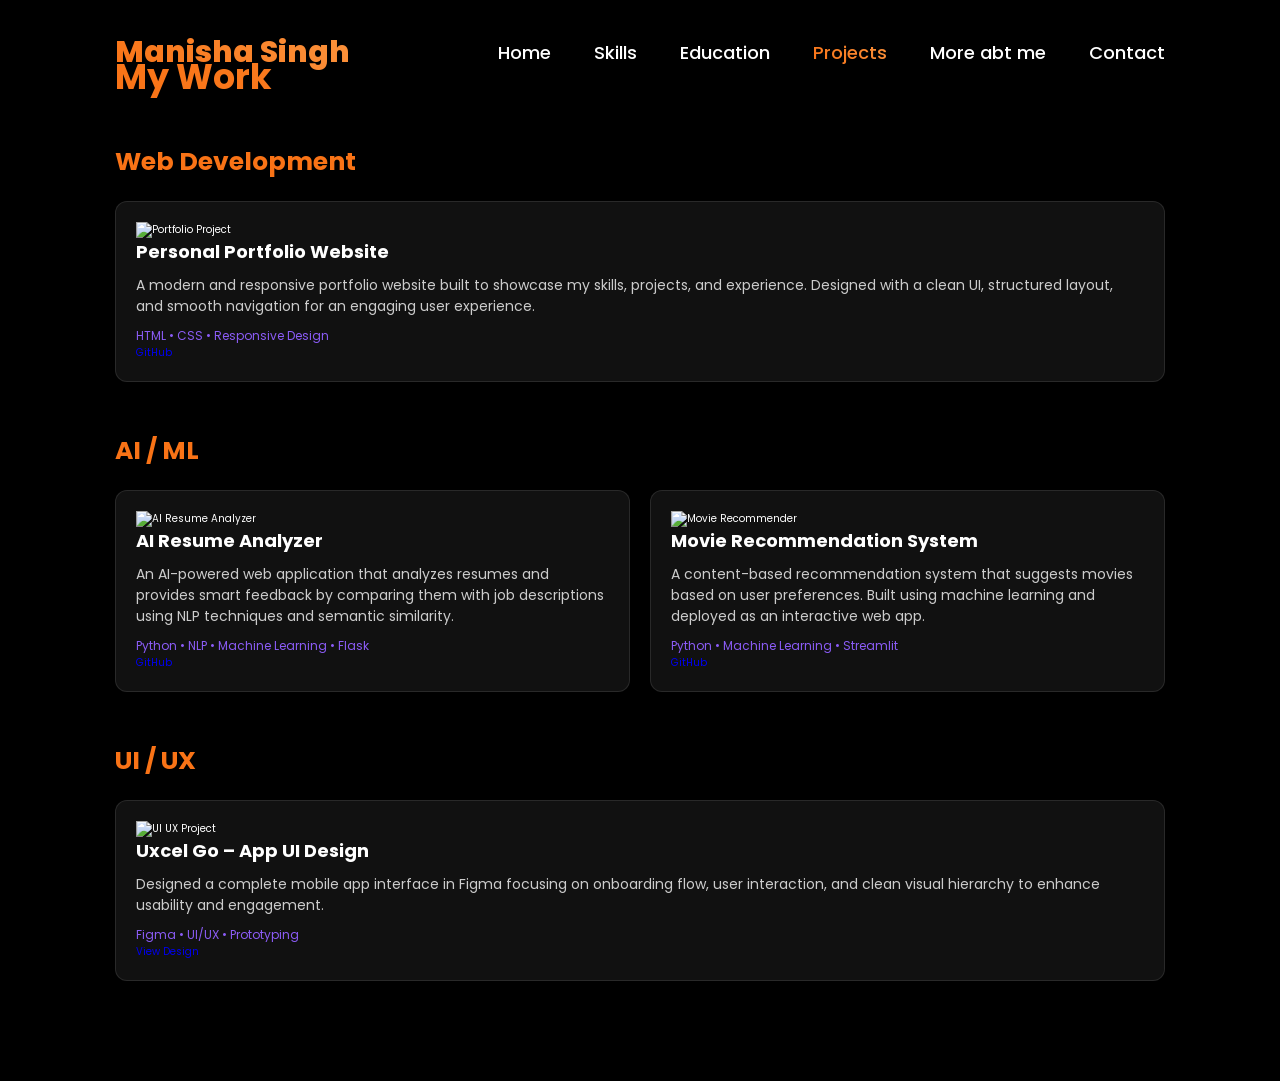
==== projects.html @ b3134207 "Add files via upload" ====
<!DOCTYPE html>
<html lang="en">
<head>
  <meta charset="UTF-8">
  <title>Projects - Manisha</title>
  <link rel="stylesheet" href="style.css">
</head>

<body>

<header>
  <h1 class="logo">Manisha Singh</h1>
  <nav>
    <a href="index.html">Home</a>
    <a href="skills.html">Skills</a>
    <a href="education.html">Education</a>
    <a href="projects.html" class="active">Projects</a>
    <a href="more.html">More abt me</a>
    <a href="contact.html">Contact</a>
  </nav>
</header>

<section class="projects-section">
  <h2 class="section-title">My Work</h2>

  <!-- ================= WEB ================= -->
  <div class="project-group">
    <h3 class="group-title">Web Development</h3>

    <div class="projects-container">

      <div class="project-card">
        <img src="images/portfolio.png" alt="Portfolio Project">

        <h4>Personal Portfolio Website</h4>

        <p>
          A modern and responsive portfolio website built to showcase my skills, projects, and experience.
          Designed with a clean UI, structured layout, and smooth navigation for an engaging user experience.
        </p>

        <span>HTML • CSS • Responsive Design</span>

        <div class="project-links">
          <a href="https://github.com/yourusername/portfolio" target="_blank">GitHub</a>
        </div>
      </div>

    </div>
  </div>

  <!-- ================= AI / ML ================= -->
  <div class="project-group">
    <h3 class="group-title">AI / ML</h3>

    <div class="projects-container">

      <!-- Resume Analyzer -->
      <div class="project-card">
        <img src="images/resume.png" alt="AI Resume Analyzer">

        <h4>AI Resume Analyzer</h4>

        <p>
          An AI-powered web application that analyzes resumes and provides smart feedback by comparing
          them with job descriptions using NLP techniques and semantic similarity.
        </p>

        <span>Python • NLP • Machine Learning • Flask</span>

        <div class="project-links">
          <a href="https://github.com/MDev2305/ai-resume-analyzer" target="_blank">GitHub</a>
        </div>
      </div>

      <!-- Movie Recommender -->
      <div class="project-card">
        <img src="images/movie.png" alt="Movie Recommender">

        <h4>Movie Recommendation System</h4>

        <p>
          A content-based recommendation system that suggests movies based on user preferences.
          Built using machine learning and deployed as an interactive web app.
        </p>

        <span>Python • Machine Learning • Streamlit</span>

        <div class="project-links">
          <a href="https://github.com/MDev2305/Netflix-movie-recommender" target="_blank">GitHub</a>
          <!-- OPTIONAL -->
          <!-- <a href="your-live-link" target="_blank">Live Demo</a> -->
        </div>
      </div>

    </div>
  </div>

  <!-- ================= UI / UX ================= -->
  <div class="project-group">
    <h3 class="group-title">UI / UX</h3>

    <div class="projects-container">

      <div class="project-card">
        <img src="images/uiux.png" alt="UI UX Project">

        <h4>Uxcel Go – App UI Design</h4>

        <p>
          Designed a complete mobile app interface in Figma focusing on onboarding flow,
          user interaction, and clean visual hierarchy to enhance usability and engagement.
        </p>

        <span>Figma • UI/UX • Prototyping</span>

        <div class="project-links">
          <a href="https://www.figma.com/design/1RWbuczToOUz7SCfWlo2SP/Uxcel-Go?node-id=0-1&t=d21tA8bPA1nIyIim-1" target="_blank">
            View Design
          </a>
        </div>
      </div>

    </div>
  </div>

</section>

</body>
</html>
---- style.css ----
@import url('https://fonts.googleapis.com/css2?family=Poppins:wght@100;200;300;400;500;600&display=swap');

:root{
    --gradient: linear-gradient(45deg, #f97316, #fb923c); 
}

/* RESET */
*{
    margin: 0;
    padding: 0;
    box-sizing: border-box;
    text-decoration: none;
    border: none;
    outline: none;
    font-family: 'Poppins', sans-serif;
}

html{
    font-size: 62.5%;
}

body{
    width: 100%;
    height: 100vh;
    overflow-x: hidden;
    background-color: black;
    color: white;
}

/* HEADER */

header{
    margin-top: 20px;
    position: fixed;
    width: 100%;
    padding: 1rem 9%;
    display: flex;
    justify-content: space-between;
    align-items: center;
    z-index: 100;
}

.logo{
    font-size: 3rem;
    font-weight: 800;
    cursor: pointer;
    transition: 0.5s ease;
    background: var(--gradient);
    -webkit-background-clip: text;
    -webkit-text-fill-color: transparent;
}

.logo:hover{
    transform: scale(1.1);
}

/* NAVBAR */

nav a{
    font-size: 1.8rem;
    color: white;
    margin-left: 4rem;
    font-weight: 500;
    transition: 0.3s ease;
}

nav a:hover,
nav a.active{
    background: var(--gradient);
    -webkit-background-clip: text;
    -webkit-text-fill-color: transparent;
}

/* SECTION */

section{
    min-height: 100vh;
    padding: 5rem 9%;
}

/* HOME */

.home{
    display: flex;
    justify-content: space-between;
    align-items: center;
    gap: 8rem;
}

/* TEXT */

.home-content h1{
    font-size: 6rem;
    font-weight: 700;

}

.home-content h1 span{
    background: var(--gradient);
    -webkit-background-clip: text;
    -webkit-text-fill-color: transparent;
   
}

.home-content h3{
    font-size: 3rem;
    margin-bottom: 3rem;
  
}

.home-content p{
    font-size: 1.6rem;
    
}

/* IMAGE */

.home-img img{
    width: 32vw;
    border-radius: 50%;
    box-shadow: 0 0 25px #3b82f6;
    transition: 0.3s;
}

.home-img img:hover{
    transform: scale(1.05);
}

/* SOCIAL ICONS */

.social-icons a{
    display: inline-flex;
    justify-content: center;
    align-items: center;
    width: 4rem;
    height: 4rem;
    border-radius: 50%;
    margin: 3rem 1rem 3rem 0;
    font-size: 2rem;
    color: white;
    background: var(--gradient);
    transition: 0.3s;
}

.social-icons a:hover{
    transform: scale(1.2) translateY(-5px);
    box-shadow: 0 0 20px #3b82f6;
}

/* BUTTON */

.btn{
    display: inline-block;
    padding: 1rem 2.8rem;
    border-radius: 4rem;
    font-size: 1.6rem;
    color: white;
    background: var(--gradient);
    font-weight: 600;
    letter-spacing: 0.2rem;
    transition: 0.3s;
}

.btn:hover{
    transform: scale(1.05);
    opacity: 0.9;
}

/* TYPING TEXT */

.typing-text{
    font-size: 3.2rem;
    font-weight: 700;
    
}

.typing-text span{
    position: relative;
    display: inline-block;
    
    width: 260px;        
    white-space: nowrap; 
}

/* WORDS */

.typing-text span::before{
    content: "Web Development";
    background: var(--gradient);
    -webkit-background-clip: text;
    -webkit-text-fill-color: transparent;
    animation: words 7s infinite;
    font-size: 3rem;     
    font-weight: 700;
}

/* CURSOR */

.typing-text span::after{
    content: "|";
    position: relative;
         
    margin-left: 5px;
    color:#3b82f6; /* visible blue */
    font-weight: 400;
    animation: blink 0.8s infinite;
  
}


/* ANIMATIONS */

@keyframes blink{
    0%,100%{opacity:1;}
    50%{opacity:0;}
}


@keyframes words{
    0%, 33%{
        content: "Web Development";
    }
    34%, 66%{
        content: "AI & ML";
    }
    67%, 100%{
        content: "UI/UX Design";
    }
}

/* RESPONSIVE */

@media(max-width:995px){
    .home{
        flex-direction: column;
        text-align: center;
    }

    .home-img img{
        width: 70vw;
        margin-top: 4rem;
    }
}
/* SKILLS SECTION FIX */

.skills-section{
    min-height: 100vh;
    padding-top: 120px;
    display: flex;
    flex-direction: column;
    align-items: center;
}

/* TITLE */

.section-title{
    font-size: 3.5rem;
    margin-bottom: 4rem;
    background: linear-gradient(45deg, #f97316, #fb923c);
    -webkit-background-clip: text;
    -webkit-text-fill-color: transparent;
}

/* GRID LAYOUT */

.skills-container{
    display: grid;
    grid-template-columns: repeat(auto-fit, minmax(250px, 1fr));
    gap: 3rem;
    width: 100%;
    max-width: 1000px;
}

/* CARD */

.skill-card{
    background: #111;
    padding: 2.5rem;
    border-radius: 1.5rem;
    transition: 0.3s ease;
    border: 1px solid rgba(255,255,255,0.1);
    text-align: left;
}

/* TEXT */

.skill-card h3{
    font-size: 2rem;
    margin-bottom: 1rem;
}

.skill-card p{
    font-size: 1.4rem;
    color: #ccc;
}

/* HOVER EFFECT */

.skill-card:hover{
    transform: translateY(-10px);
    box-shadow: 0 0 25px #3b82f6;
}



.education-section{
    min-height: 100vh;
    padding-top: 120px;
    display: flex;
    flex-direction: column;
    align-items: center;
}


.timeline{
    position: relative;
    max-width: 800px;
    width: 100%;
    margin-top: 3rem;
}



.timeline::before{
    content: "";
    position: absolute;
    left: 50%;
    width: 3px;
    height: 100%;
    background: linear-gradient(45deg, #d2c8ea, #eaaf1a);
    transform: translateX(-50%);
}

/* Cards */

.edu-card{
    position: relative;
    width: 45%;
    padding: 2rem;
    background: #111;
    border-radius: 1rem;
    margin: 2rem 0;
    border: 1px solid rgba(255,255,255,0.1);
}

/* Left side */

.edu-card:nth-child(odd){
    left: 0;
}

/* Right side */

.edu-card:nth-child(even){
    left: 55%;
}

/* Text */

.edu-card h3{
    font-size: 2rem;
    margin-bottom: 0.5rem;
}

.edu-card p{
    font-size: 1.4rem;
    color: #ccc;
}

.edu-card span{
    font-size: 1.4rem;
    color: #f97316;
}

/* Hover */

.edu-card:hover{
    transform: scale(1.03);
    box-shadow: 0 0 20px #3b82f6;
}

/* Responsive */

@media(max-width:768px){
    .timeline::before{
        left: 10px;
    }

    .edu-card{
        width: 100%;
        left: 0 !important;
        margin-left: 2rem;
    }
}


.about-section {
  padding: 120px 9%;
}

/* container */

.about-premium {
  max-width: 800px;
  margin: auto;
  display: flex;
  flex-direction: column;
  gap: 3rem;
}

/* line style */

.about-line {
  padding-left: 2rem;
  border-left: 3px solid;
  border-image: linear-gradient(45deg, #8b5cf6, #3b82f6) 1;

  transition: 0.3s;
}

/* text */

.about-line h3 {
  font-size: 2rem;
  margin-bottom: 0.5rem;
  color: #fff;
}

.about-line p {
  font-size: 1.5rem;
  color: #ccc;
  line-height: 1.7;
}

/* hover effect */

.about-line:hover {
  transform: translateX(10px);
}



.contact-simple {
  padding: 120px 9%;
  text-align: center;
}

.contact-box {
  margin-top: 3rem;
  font-size: 1.6rem;
  line-height: 2.5rem;
}

.contact-box a {
  color: #3b82f6;
  text-decoration: none;
}

.contact-box a:hover {
  text-decoration: underline;
}

.project-group {
  margin-bottom: 5rem;
}

.group-title {
  font-size: 2.5rem;
  margin-bottom: 2rem;
  color: #f97316;
}

/* grid */

.projects-container {
  display: grid;
  grid-template-columns: repeat(auto-fit, minmax(250px, 1fr));
  gap: 2rem;
}

/* card */

.project-card {
  background: #111;
  padding: 2rem;
  border-radius: 1.2rem;
  border: 1px solid rgba(255,255,255,0.1);
  transition: 0.3s;
}

.project-card h4 {
  font-size: 1.8rem;
  margin-bottom: 1rem;
}

.project-card p {
  font-size: 1.4rem;
  color: #ccc;
  margin-bottom: 1rem;
}

.project-card span {
  font-size: 1.2rem;
  color: #8b5cf6;
}

/* hover */

.project-card:hover {
  transform: translateY(-6px);
  box-shadow: 0 0 15px #3b82f6;
}
.project-card img{
    width: 100%;
    height: auto;
    max-height: 200px;
    object-fit: contain;
}

.project-card{
    overflow: hidden;
}

.project-card img{
    transition: 0.3s;
}

.project-card:hover img{
    transform: scale(1.05);
}
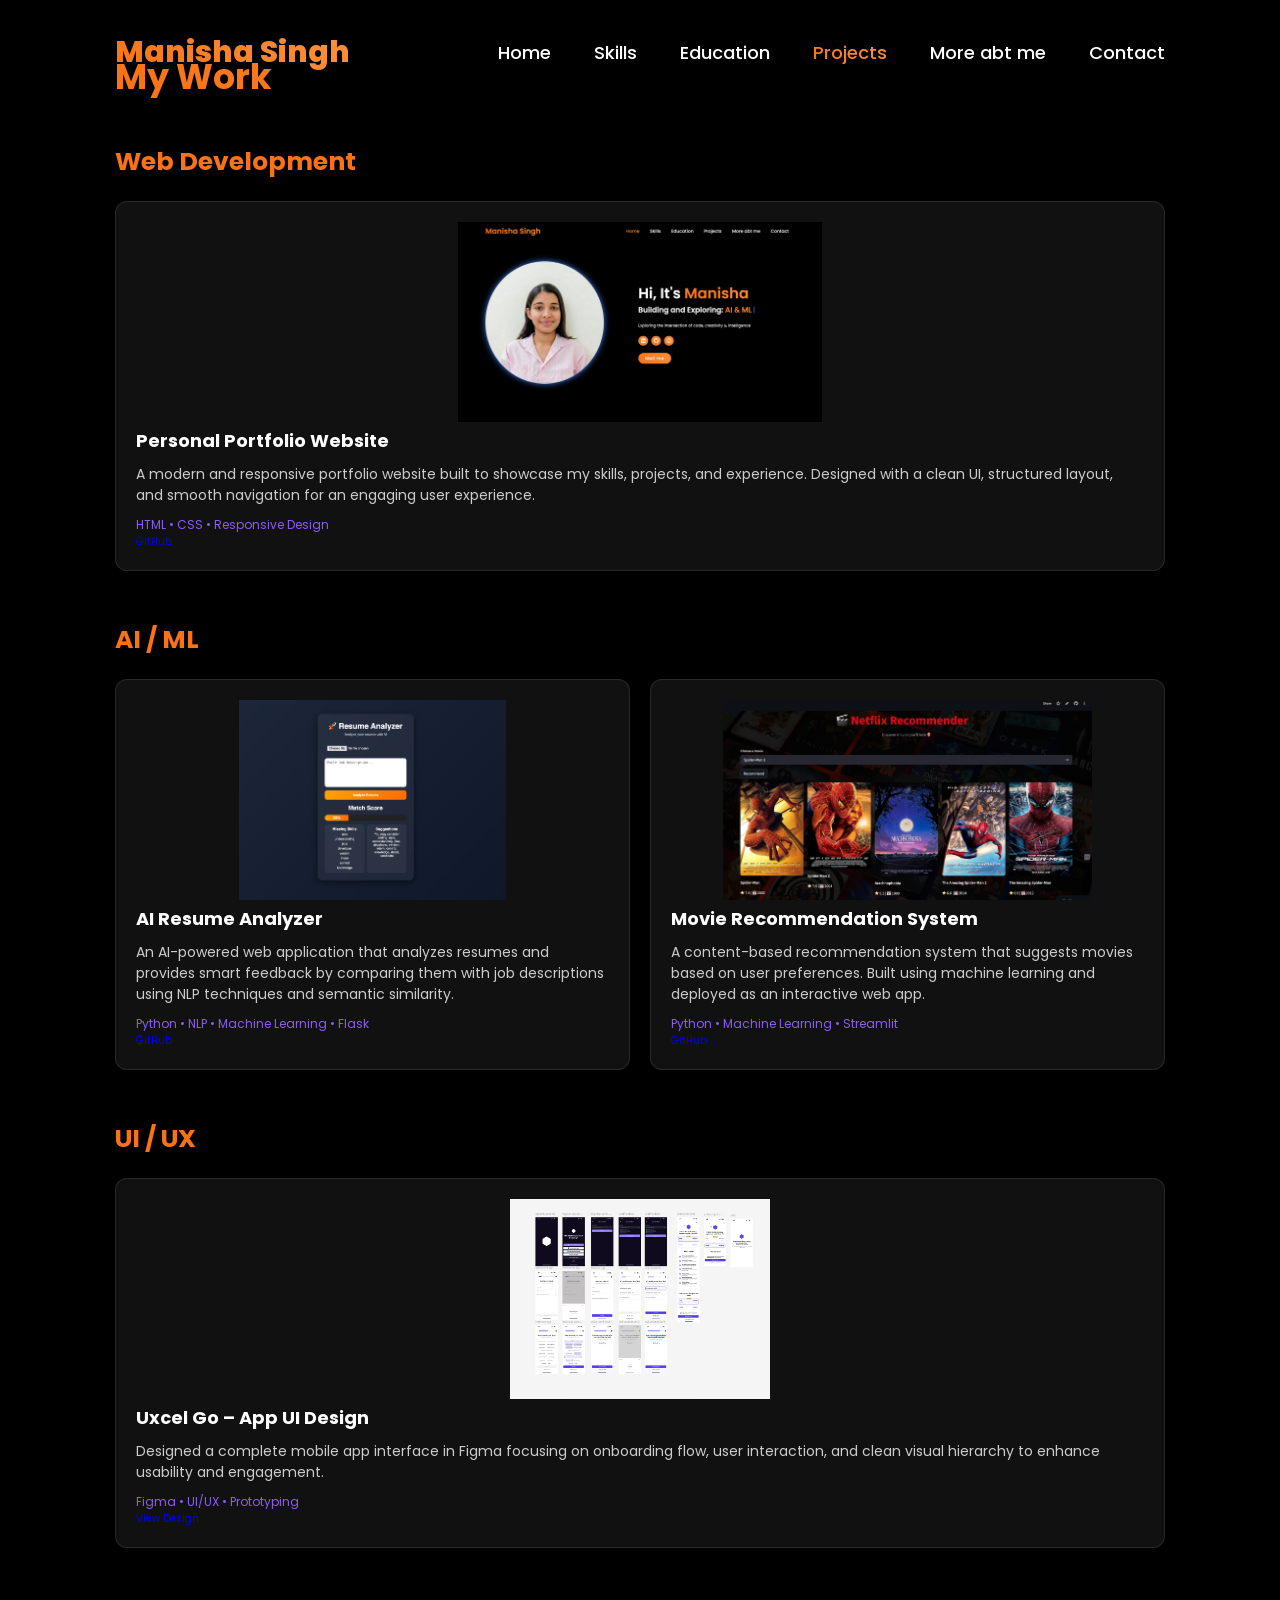
==== commit a2a41507: "Update projects.html" ====
--- a/projects.html
+++ b/projects.html
@@ -23,14 +23,14 @@
 <section class="projects-section">
   <h2 class="section-title">My Work</h2>
 
-  <!-- ================= WEB ================= -->
+  <!-- WEB -->
   <div class="project-group">
     <h3 class="group-title">Web Development</h3>
 
     <div class="projects-container">
 
       <div class="project-card">
-        <img src="images/portfolio.png" alt="Portfolio Project">
+        <img src="portfolio.png" alt="Portfolio Project">
 
         <h4>Personal Portfolio Website</h4>
 
@@ -49,7 +49,7 @@
     </div>
   </div>
 
-  <!-- ================= AI / ML ================= -->
+  <!-- === AI / ML === -->
   <div class="project-group">
     <h3 class="group-title">AI / ML</h3>
 
@@ -57,7 +57,7 @@
 
       <!-- Resume Analyzer -->
       <div class="project-card">
-        <img src="images/resume.png" alt="AI Resume Analyzer">
+        <img src="resume.png" alt="AI Resume Analyzer">
 
         <h4>AI Resume Analyzer</h4>
 
@@ -75,7 +75,7 @@
 
       <!-- Movie Recommender -->
       <div class="project-card">
-        <img src="images/movie.png" alt="Movie Recommender">
+        <img src="movie.png" alt="Movie Recommender">
 
         <h4>Movie Recommendation System</h4>
 
@@ -88,22 +88,21 @@
 
         <div class="project-links">
           <a href="https://github.com/MDev2305/Netflix-movie-recommender" target="_blank">GitHub</a>
-          <!-- OPTIONAL -->
-          <!-- <a href="your-live-link" target="_blank">Live Demo</a> -->
+          
         </div>
       </div>
 
     </div>
   </div>
 
-  <!-- ================= UI / UX ================= -->
+  <!-- === UI / UX == -->
   <div class="project-group">
     <h3 class="group-title">UI / UX</h3>
 
     <div class="projects-container">
 
       <div class="project-card">
-        <img src="images/uiux.png" alt="UI UX Project">
+        <img src="uiux.png" alt="UI UX Project">
 
         <h4>Uxcel Go – App UI Design</h4>
 
@@ -127,4 +126,4 @@
 </section>
 
 </body>
-</html>+</html>
